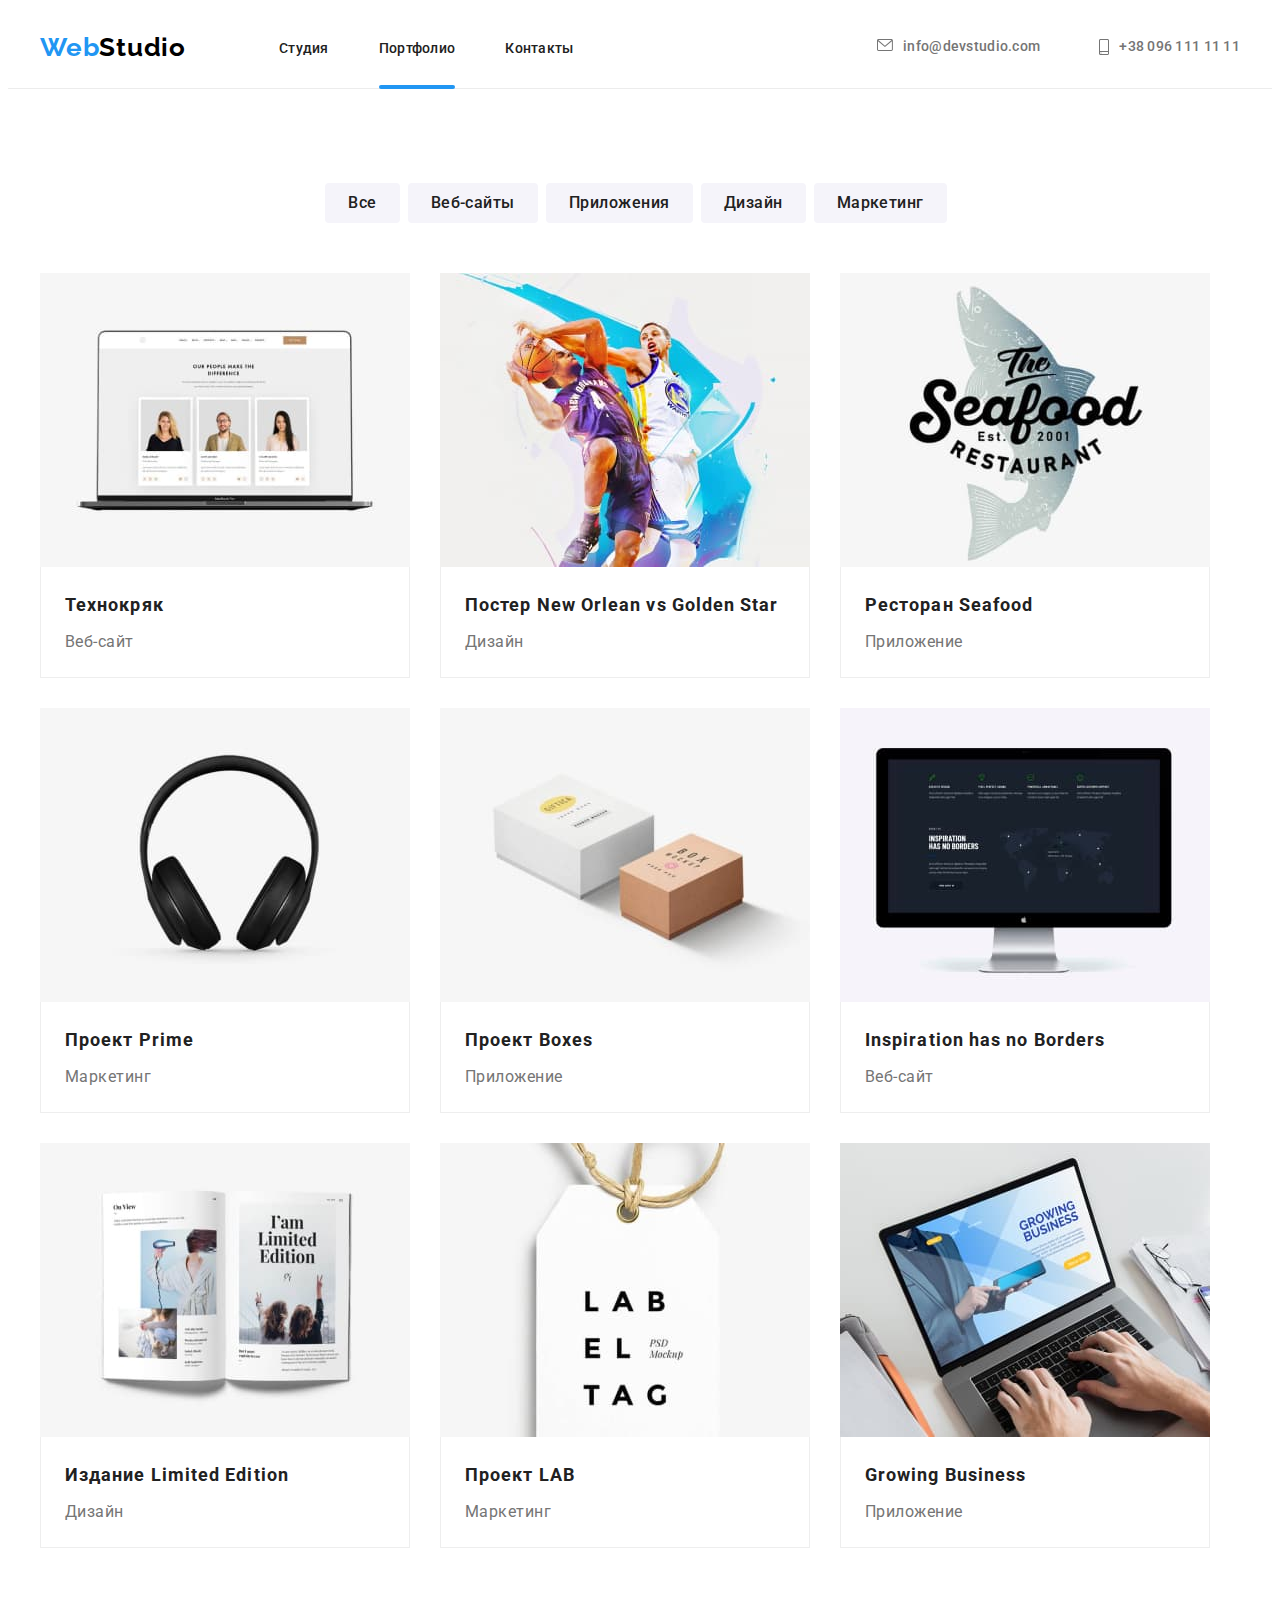
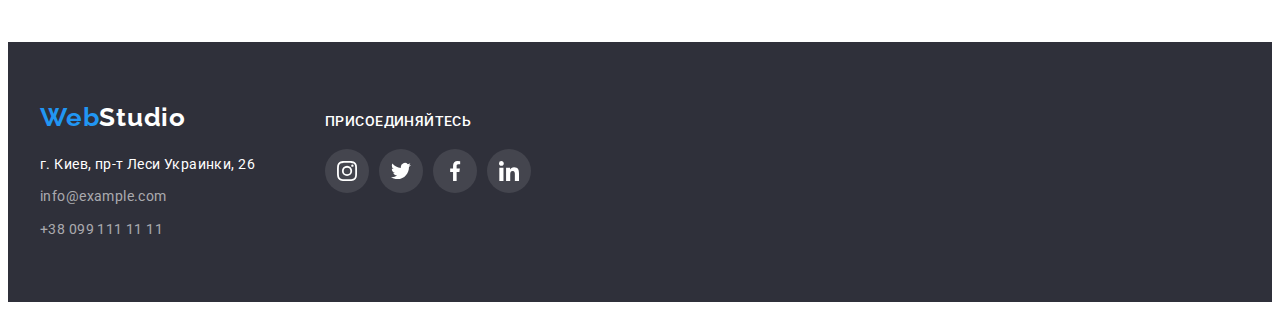
==== portfolio.html @ 1fcf9747 "step1" ====
<!DOCTYPE html>
<html lang="ru">
<head>
    <meta charset="UTF-8">
    <meta http-equiv="X-UA-Compatible" content="IE=edge">
    <meta name="viewport" content="width=device-width, initial-scale=1.0">
    <title>Document</title>
    <link rel="preconnect" href="https://fonts.googleapis.com">
    <link rel="preconnect" href="https://fonts.gstatic.com" crossorigin>
    <link href="https://fonts.googleapis.com/css2?family=Raleway:wght@700&family=Roboto:wght@400;500;700;900&display=swap" 
    rel="stylesheet">
    <link
        rel="stylesheet"
        href="https://cdnjs.cloudflare.com/ajax/libs/modern-normalize/1.1.0/modern-normalize.min.css"
        integrity="sha512-wpPYUAdjBVSE4KJnH1VR1HeZfpl1ub8YT/NKx4PuQ5NmX2tKuGu6U/JRp5y+Y8XG2tV+wKQpNHVUX03MfMFn9Q=="
        crossorigin="anonymous"
        referrerpolicy="no-referrer"
    />
    <link rel="stylesheet" href="./css/styles.css">
</head>
<body>
    <header class="header">
        <div class="container">
        <nav class="header-navigation">
            <a class="link logo" href="">
                <span class="first-logo">Web</span>Studio
            </a>
            <ul class="list header-list">
                <li class="header-item">
                    <a class="link header-link" href="./index.html">Студия</a></li>
                <li class="header-item">
                    <a class="link header-link current" href="./portfolio.html">Портфолио</a></li>
                <li class="header-item">
                    <a class="link header-link" href="">Контакты</a></li>
            </ul>
        <div class="header-connect">
        <a class="link header-mail" href="mailto:info@devstudio.com">  
            <svg class="mail" width="16" height="12">
                <use href="./images/symbol-defs.svg#icon-envelope"></use>
            </svg>info@devstudio.com</a> 
        <a class="link header-tel" href="tel:+380961111111">  
            <svg class="tel" width="10" height="16">
                <use href="./images/symbol-defs.svg#icon-smartphone"></use>
            </svg> +38 096 111 11 11</a>
        </div>
    </nav>
    </div>
    </header>
    <main class="gallery">
        <section class="section">
            <div class="container">
            <ul class="list buttom-list">
                <li class="gallery-buttom-item">
                    <button class="gallery-button" type="button">Все</button>
                </li>
                <li class="gallery-buttom-item">
                    <button class="gallery-button" type="button">Веб-сайты</button>
                </li>
                <li class="gallery-buttom-item">
                    <button class="gallery-button" type="button">Приложения</button>
                </li>
                <li class="gallery-buttom-item">
                    <button class="gallery-button" type="button">Дизайн</button>
                </li>
                <li class="gallery-buttom-item">
                    <button class="gallery-button" type="button">Маркетинг</button>
                </li>
            </ul>
            <ul class="gallery-list list">
                <li class="gallery-item">
                    <a class="link gallery-link" href="">
                    <div class="gallery-overlay">
                        <img class="gallery-img"
                        src="./images/portfolio1.jpg"
                        alt="робота1"
                        width="370"
                        height="294"
                        />
                    <p class="gallery-text-card">
                        Технокряк это современная площадка распространения коронавируса. Компании используют эту платформу для цифрового шпионажа и атак на защищённые сервера конкурентов.
                    </p>
                    </div>
                    <div class="gallery-title-text">
                    <h2 class="gallery-title">Технокряк</h2>
                    <p class="gallery-text">Веб-сайт</p>
                    </div>
                    </a>
                </li>
                <li class="gallery-item">
                    <a class="link gallery-link" href="">
                    <div class="gallery-overlay">
                        <img 
                        src="./images/portfolio2.jpg"
                        alt="робота2"
                        width="370"
                        height="294"
                        />
                    <p class="gallery-text-card">
                        Технокряк это современная площадка распространения коронавируса. Компании используют эту платформу для цифрового шпионажа и атак на защищённые сервера конкурентов.
                    </p>
                    </div>
                    <div class="gallery-title-text">
                    <h2 class="gallery-title">Постер <span lang="en">New Orlean vs Golden Star</span></h2>
                    <p class="gallery-text">Дизайн</p>
                    </div>
                    </a>
                </li>
                <li class="gallery-item">
                    <a class="link gallery-link" href="">
                    <div class="gallery-overlay">
                        <img 
                        src="./images/portfolio3.jpg" 
                        alt="робота3"
                        width="370"
                        height="294"
                    />
                    <p class="gallery-text-card">
                        Технокряк это современная площадка распространения коронавируса. Компании используют эту платформу для цифрового шпионажа и атак на защищённые сервера конкурентов.
                    </p>
                    </div>
                    <div class="gallery-title-text">
                    <h2 class="gallery-title">Ресторан <span lang="en">Seafood</span></h2>
                    <p class="gallery-text">Приложение</p>
                    </div>
                    </a>
                </li>
                <li class="gallery-item">
                    <a class="link gallery-link" href="">
                    <div class="gallery-overlay">
                    <img 
                    src="./images/portfolio4.jpg" 
                    alt="робота4"
                    width="370"
                    height="294"
                    />
                    <p class="gallery-text-card">
                        Технокряк это современная площадка распространения коронавируса. Компании используют эту платформу для цифрового шпионажа и атак на защищённые сервера конкурентов.
                    </p>
                    </div>
                    <div class="gallery-title-text">
                    <h2 class="gallery-title">Проект <span lang="en">Prime</span></h2>
                    <p class="gallery-text">Маркетинг</p>
                    </div>
                    </a>
                </li>
                <li class="gallery-item">
                    <a class="link gallery-link" href="">
                    <div class="gallery-overlay">
                    <img 
                    src="./images/portfolio5.jpg" 
                    alt="робота5"
                    width="370"
                    height="294"
                    />
                    <p class="gallery-text-card">
                        Технокряк это современная площадка распространения коронавируса. Компании используют эту платформу для цифрового шпионажа и атак на защищённые сервера конкурентов.
                    </p>
                    </div>
                    <div class="gallery-title-text">
                    <h2 class="gallery-title">Проект <span lang="en">Boxes</span></h2>
                    <p class="gallery-text">Приложение</p>
                    </div>
                    </a>
                </li>
                <li class="gallery-item">
                    <a class="link gallery-link" href="">
                    <div class="gallery-overlay">
                    <img 
                    src="./images/portfolio6.jpg" 
                    alt="робота6"
                    width="370"
                    height="294"
                    />
                    <p class="gallery-text-card">
                        Технокряк это современная площадка распространения коронавируса. Компании используют эту платформу для цифрового шпионажа и атак на защищённые сервера конкурентов.
                    </p>
                    </div>
                    <div class="gallery-title-text">
                    <h2 class="gallery-title" lang="en">Inspiration has no Borders</h2>
                    <p class="gallery-text">Веб-сайт</p>
                    </div>
                    </a>
                </li>
                <li class="gallery-item">
                    <a class="link gallery-link" href="">
                    <div class="gallery-overlay">
                    <img 
                    src="./images/portfolio7.jpg" 
                    alt="робота7"
                    width="370"
                    height="294"
                    />
                    <p class="gallery-text-card">
                        Технокряк это современная площадка распространения коронавируса. Компании используют эту платформу для цифрового шпионажа и атак на защищённые сервера конкурентов.
                    </p>
                    </div>
                    <div class="gallery-title-text">
                    <h2 class="gallery-title">Издание <span lang="en">Limited Edition</span></h2>
                    <p class="gallery-text">Дизайн</p>
                    </div>
                    </a>
                </li class="gallery-item">
                <li class="gallery-item">
                    <a class="link gallery-link" href="">
                    <div class="gallery-overlay">
                    <img 
                    src="./images/portfolio8.jpg" 
                    alt=""робота8
                    width="370"
                    height="294"
                    />
                    <p class="gallery-text-card">
                        Технокряк это современная площадка распространения коронавируса. Компании используют эту платформу для цифрового шпионажа и атак на защищённые сервера конкурентов.
                    </p>
                    </div>
                    <div class="gallery-title-text">
                    <h2 class="gallery-title">Проект <span lang="en">LAB</span></h2>
                    <p class="gallery-text">Маркетинг</p>
                    </div>
                    </a>
                </li>
                <li class="gallery-item">
                    <a class="link gallery-link" href="">
                    <div class="gallery-overlay">
                    <img 
                    src="./images/portfolio9.jpg" 
                    alt="робота9"
                    width="370"
                    height="294"
                    />
                    <p class="gallery-text-card">
                        Технокряк это современная площадка распространения коронавируса. Компании используют эту платформу для цифрового шпионажа и атак на защищённые сервера конкурентов.
                    </p>
                    </div>
                    <div class="gallery-title-text">
                    <h2 class="gallery-title" lang="en">Growing Business</h2>
                    <p class="gallery-text">Приложение</p>
                    </div>
                    </a>
                </li>
            </ul>
        </section>
    </main>
    <footer class="footer">
        <div class="container footer-container">
            <div class="footer-contact">
        <a class="link footer-logo" href="">
            <span class="first-logo">Web</span><span class="">Studio</span>
        </a>
        <address class="contact-address">
            <ul class="contact-list list">
                <li class="contact-item">
                    <a 
                        class="contact-link link"
                        href="https://goo.gl/maps/CBitLUG9dkGeT7Bq6"
                        target="_blank"
                        rel="noopener noreferrer"
                    >   
                        г. Киев, пр-т Леси Украинки, 26
                    </a>
                </li>
                <li class="contact-item">
                    <a 
                    class="contact-online link" href="mailto:info@example.com">info@example.com</a>
                </li>
                <li class="contact-item">
                    <a class="contact-online link" href="tel:+380991111111">+38 099 111 11 11</a>
                </li>
            </ul>
        </address>
        </div>
        <div class="footer-social">
            <p class="footer-text">присоединяйтесь</p>
        <ul class="list footer-social-list">
            <li class="footer-social-item">
            <a href="" class="footer-social-link">
            <svg widht="20" height="20">
                <use href="./images/symbol-defs.svg#icon-instagram"></use>
            </svg>
            </a>
        </li>
        <li class="footer-social-item">
            <a href="" class="footer-social-link">
            <svg widht="20" height="20">
                <use href="./images/symbol-defs.svg#icon-twitter"></use>
            </svg>
            </a>
        </li>
        <li class="footer-social-item">
            <a href="" class="footer-social-link">
            <svg widht="20" height="20">
                <use href="./images/symbol-defs.svg#icon-facebook"></use>
            </svg>
            </a>
        </li>
        <li class="footer-social-item">
            <a href="" class="footer-social-link">
            <svg widht="20" height="20">
                <use href="./images/symbol-defs.svg#icon-linkedin"></use>
            </svg>
            </a>
        </li>
        </ul>
        </div>
        </div>
    </footer>
</body>
</html>
---- css/styles.css ----
:root {
  --main-tittle-color: #ffffff;
  --second-tittle-color: #212121;
  --main-text-color: #757575;
  --second-text-color: #212121;
  --accent-text-color: #2196f3;
  --main-button-color: #ffffff;
  --second-button-color: #212121;
  --header-text-color: #212121;
  --connection-color: #757575;
  --first-logo-color: #2196f3;
  --second-logo-color: #000000;
  --footer-logo-color: #ffffff;
  --address-color: #ffffff;
  --contact-online: rgba(255, 255, 255, 0.6);
  --buttom-accent-color: #2196f3;
  --social-main-color: #afb1b8;
  --social-accent-color: #2196f3;
}

p,
h1,
h2,
h3,
h4,
h5,
h6 {
  margin: 0;
}

ul {
  margin: 0;
  padding: 0;
}

button {
  cursor: pointer;
}

img {
  display: block;
  max-width: 100%;
}

.container {
  width: 1200px;
  padding-left: 15px;
  padding-right: 15px;
  margin: 0 auto;
}

body {
  font-family: Roboto, sans-serif;
  color: #212121;
}

.list {
  list-style: none;
}

.link {
  text-decoration: none;
}

.button {
  font-family: inherit;
  font-weight: 700;
  font-size: 16px;
  letter-spacing: 0.06em;
  width: 200px;
  height: 50px;
  top: 430px;
  bottom: 200px;
  color: var(--main-button-color);
  background: #2196f3;
  box-shadow: 0px 4px 4px rgba(0, 0, 0, 0.15);
  border-radius: 4px;
}

.section {
  padding-top: 94px;
  padding-bottom: 94px;
}

.visually-hidden {
  position: absolute;
  white-space: nowrap;
  width: 1px;
  height: 1px;
  overflow: hidden;
  border: 0;
  padding: 0;
  clip: rect(0 0 0 0);
  clip-path: inset(50%);
  margin: -1px;
}

/*---------------HEADER----------------*/

.header {
  padding-top: 24px;
  padding-bottom: 25px;
  border-bottom: 1px solid #ececec;
}

.header-container {
  display: flex;
  align-items: center;
}

.header-list {
  display: flex;
}

.header-navigation {
  display: flex;
  align-items: center;
}

.header-link {
  position: relative;
  font-weight: 500;
  font-size: 14px;
  line-height: 1.14;
  letter-spacing: 0.02em;
  outline: none;
  color: var(--header-text-color);
  transition-property: color;
  transition-duration: 250ms;
  transition-timing-function: cubic-bezier(0.4, 0, 0.2, 1);
}

.header-link.current::after {
  position: absolute;
  content: "";
  display: block;
  width: 100%;
  height: 4px;
  bottom: -33px;
  background-color: #2196f3;
  border-radius: 2px;
} 


.header-item:not(:last-child) {
  margin-right: 50px;
}

.header-mail {
  font-weight: 500;
  font-size: 14px;
  line-height: 1.14;
  letter-spacing: 0.02em;
  color: var(--connection-color);
  display: flex;
  outline: none;
  transition-property: color;
  transition-duration: 250ms;
  transition-timing-function: cubic-bezier(0.4, 0, 0.2, 1);
}

.mail {
  fill: currentColor;
  margin-right: 10px;
}

.header-tel {
  font-weight: 500;
  font-size: 14px;
  line-height: 1.14;
  letter-spacing: 0.02em;
  color: var(--connection-color);
  margin-left: 59px;
  display: flex;
  outline: none;
  transition-property: color;
  transition-duration: 250ms;
  transition-timing-function: cubic-bezier(0.4, 0, 0.2, 1);
}

.tel {
  fill: currentColor;
  margin-right: 10px;
}

.header-connect {
  margin-left: auto;
  display: flex;
}

.header-link:hover,
.header-link:focus {
  color: var(--accent-text-color);
}

.header-mail:hover,
.header-mail:focus,
.header-tel:hover,
.header-tel:focus {
  color: var(--accent-text-color);
}

/*--------------Logo-------------------*/
.logo {
  font-family: Raleway, sans-serif;
  font-weight: 700;
  font-size: 26px;
  line-height: 1.19;
  letter-spacing: 0.03em;
  color: var(--second-logo-color);
  margin-right: 93px;
  outline: none;
}

.first-logo {
  color: var(--first-logo-color);
}

/*---------------HERO----------------*/

.hero {
  max-width: 1600px;
  max-height: 600px;
  margin-left: auto;
  margin-right: auto;
  background-color: #2f303a;
  background-image: linear-gradient(
      rgba(47, 48, 58, 0.4),
      rgba(47, 48, 58, 0.4)
    ),
    url(../images/background.jpg);
  background-repeat: no-repeat;
  background-size: cover;
  background-position: center;
  padding-top: 200px;
  padding-bottom: 200px;
  text-align: center;
}

.hero-title {
  margin-top: 0;
  margin-bottom: 0;
  margin-right: auto;
  margin-left: auto;
  width: 696px;
  font-weight: 900;
  font-size: 44px;
  line-height: 1.36;
  text-align: center;
  letter-spacing: 0.06em;
  text-transform: uppercase;
  color: var(--main-tittle-color);
}

.hero-button {
  margin-top: 30px;
  align-items: center;
  text-align: center;
  outline: none;
}

/*------------features----------------*/

.features {
  align-items: center;
  padding-top: 94px;
  padding-bottom: 0;
}

.features-container {
  display: flex;
}

.features-list {
  display: flex;
  margin-left: 30px;
}

.features-item:not(:last-child) {
  margin-right: 30px;
}

.features-title {
  font-weight: 700;
  font-size: 14px;
  line-height: 16px;
  letter-spacing: 1.14;
  text-transform: uppercase;
  color: var(--second-text-color-);
  margin-bottom: 10px;
}

.features-text {
  font-size: 14px;
  line-height: 1.71;
  letter-spacing: 0.03em;
  color: var(--main-text-color);
}

.features-svg {
  display: flex;
  background: #f5f4fa;
  border-radius: 4px;
  align-items: center;
  justify-content: center;
  margin-bottom: 30px;
  width: 270px;
  height: 120px;
}

/*-------------About-----------------*/

.about-title {
  font-weight: 700;
  font-size: 36px;
  line-height: 1.16;
  text-align: center;
  letter-spacing: 0.03em;
  color: var(--second-text-color);
  margin-bottom: 50px;
}

.about-list {
  display: flex;
  margin-top: 50px;
}

.about-item:not(:last-child) {
  margin-right: 30px;
}

.about-item {
  position: relative;
}

.about-item-text {
  position: absolute;
  bottom: 0;
  left: 0;
  font-weight: 700;
  font-size: 14px;
  line-height: 16px;
  text-align: center;
  letter-spacing: 0.03em;
  text-transform: uppercase;
  color: white;
  background-color: rgba(47, 48, 58, 0.8);
  width: 370px;
  height: 70px;
  display: flex;
  align-items: center;
  justify-content: center;
}

/*---------------our team----------------*/

.team {
  background-color: #f5f4fa;
  text-align: center;
  align-items: center;
}

.team-title {
  font-weight: 700;
  font-size: 36px;
  line-height: 1.16;
  text-align: center;
  letter-spacing: 0.03em;
  color: var(--second-tittle-color);
  margin-bottom: 50px;
}

.team-list {
  display: flex;
  flex-wrap: wrap;
  margin: -15px;
}

.team-item {
  flex-basis: calc(100% / 4 - 30px);
  margin: 15px;
  background: #ffffff;
  box-shadow: 0px 1px 3px rgba(0, 0, 0, 0.12), 0px 1px 1px rgba(0, 0, 0, 0.14),
    0px 2px 1px rgba(0, 0, 0, 0.2);
  border-radius: 0px 0px 4px 4px;
}

.team-second-title {
  font-weight: 500;
  font-size: 16px;
  line-height: 1.18;
  text-align: center;
  letter-spacing: 0.03em;
  color: var(--second-tittle-color) #212121;
}

.team-text {
  font-size: 16px;
  line-height: 1.18;
  text-align: center;
  letter-spacing: 0.03em;
  color: var(--main-text-color);
  margin-top: 10px;
}

.team-item-bottom {
  padding-top: 30px;
}

.team-social-list {
  display: flex;
  justify-content: center;
  margin-top: 16px;
  margin-bottom: 30px;
}

.team-social-item {
  width: 44px;
  height: 44px;
}

.team-social-item:not(:last-child) {
  margin-right: 10px;
}

.team-social-link {
  display: flex;
  width: 100%;
  height: 100%;
  border-radius: 50%;
  align-items: center;
  justify-content: center;
  outline: none;
  fill: var(--social-main-color);
  transition-property: background-color, fill;
  transition-duration: 250ms;
  transition-timing-function: cubic-bezier(0.4, 0, 0.2, 1);
}

.team-social-link:hover,
.team-social-link:focus {
  background-color: var(--social-accent-color);
  fill: #fff;
}

/* ----------------Client------------- */

.client-title {
  font-weight: 700;
  font-size: 36px;
  line-height: 1.16;
  text-align: center;
  letter-spacing: 0.03em;
  color: var(--second-tittle-color);
  margin-bottom: 50px;
}

.client-logo {
  fill: currentColor;
}

.client-list {
  display: flex;
  justify-content: center;
}

.client-item {
  display: block;
  justify-content: center;
  align-items: center;
  width: 170px;
  height: 92px;
}

.client-item:not(:last-child) {
  margin-right: 30px;
}

.client-link {
  display: flex;
  width: 100%;
  height: 100%;
  color: var(--social-main-color);
  border: 1px solid rgba(175, 177, 184, 1);
  border-radius: 4px;
  align-items: center;
  justify-content: center;
  outline: none;
  transition-property: color, border-color;
  transition-duration: 250ms;
  transition-timing-function: cubic-bezier(0.4, 0, 0.2, 1);
}

.client-link:hover,
.client-link:focus {
  border-color: var(--social-accent-color);
  color: var(--social-accent-color);
}

/*------------FOOTER----------------*/

.footer {
  background-color: #2f303a;
  padding-top: 60px;
  padding-bottom: 60px;
}

.footer-container {
  display: flex;
  align-items: baseline;
}

.footer-social {
  display: block;
  margin-left: 70px;
}

.footer-logo {
  font-family: Raleway, sans-serif;
  font-weight: 700;
  font-size: 26px;
  line-height: 1.19;
  letter-spacing: 0.03em;
  color: var(--footer-logo-color);
  margin-bottom: 20px;
  display: block;
  outline: none;
}

.contact-list {
  display: block;
}

.contact-item:not(:last-child) {
  margin-bottom: 9px;
}

.contact-link {
  font-style: normal;
  font-size: 14px;
  line-height: 1.71;
  letter-spacing: 0.03em;
  outline: none;
  color: var(--address-color);
  transition-property: color;
  transition-duration: 250ms;
  transition-timing-function: cubic-bezier(0.4, 0, 0.2, 1);
}

.contact-online {
  font-style: normal;
  font-size: 14px;
  line-height: 1.71;
  letter-spacing: 0.03em;
  outline: none;
  color: var(--contact-online);
  transition-property: color;
  transition-duration: 250ms;
  transition-timing-function: cubic-bezier(0.4, 0, 0.2, 1);
}

.contact-link:hover,
.contact-link:focus,
.contact-online:hover,
.contact-online:focus {
  color: var(--accent-text-color);
}

.footer-text {
  font-weight: 500;
  font-size: 14px;
  line-height: 16px;
  letter-spacing: 0.03em;
  text-transform: uppercase;
  color: var(--address-color);
  margin-bottom: 20px;
}

.footer-social-list {
  display: flex;
}

.footer-social-item {
  width: 44px;
  height: 44px;
}

.footer-social-item:not(:last-child) {
  margin-right: 10px;
}

.footer-social-link {
  display: flex;
  width: 100%;
  height: 100%;
  border-radius: 50%;
  align-items: center;
  justify-content: center;
  outline: none;
  background-color: rgba(255, 255, 255, 0.1);
  fill: var(--address-color);
  transition-property: background-color;
  transition-duration: 250ms;
  transition-timing-function: cubic-bezier(0.4, 0, 0.2, 1);
}

.footer-social-link:hover,
.footer-social-link:focus {
  background-color: var(--social-accent-color);
}

/*--------------------Gallery----------------------------*/

.gallery-container {
  display: flex;
  align-items: center;
  text-align: center;
}

.buttom-list {
  display: flex;
  margin-bottom: 50px;
  justify-content: center;
}

.gallery-button {
  font-weight: 500;
  font-size: 16px;
  line-height: 1.62;
  letter-spacing: 0.03em;
  min-width: 73px;
  color: var(--second-button-color);
  border: 1px solid transparent;
  font-family: inherit;
  text-align: center;
  background: #f5f4fa;
  border-radius: 4px;
  margin-right: 8px;
  padding-top: 6px;
  padding-right: 22px;
  padding-bottom: 6px;
  padding-left: 22px;
  outline: none;
  transition-property: background-color, color, box-shadow;
  transition-duration: 250ms;
  transition-timing-function: cubic-bezier(0.4, 0, 0.2, 1);
}

.gallery-button:hover,
.gallery-button:focus {
  color: var(--main-button-color);
  background-color: var(--buttom-accent-color);
  box-shadow: 0px 3px 1px rgba(0, 0, 0, 0.1), 0px 1px 2px rgba(0, 0, 0, 0.08),
    0px 2px 2px rgba(0, 0, 0, 0.12);
}

.gallery-list {
  display: flex;
  flex-wrap: wrap;
  margin-right: -30px;
  margin-bottom: -30px;
}

.gallery-item {
  width: 370px;
  margin-right: 30px;
  margin-bottom: 30px;
  opacity: 1;
}

.gallery-link {
  transition: box-shadow 250ms cubic-bezier(0.4, 0, 0.2, 1);
}

.gallery-link:hover,
.gallery-link:focus {
  box-shadow: 0px 1px 1px rgba(0, 0, 0, 0.12), 0px 4px 4px rgba(0, 0, 0, 0.06),
    1px 4px 6px rgba(0, 0, 0, 0.16);
  display: block;
}

.gallery-overlay {
  position: relative;
  overflow: hidden;
}

.gallery-item:hover .gallery-text-card {
  transform: translateY(0);
}

.gallery-text-card {
  position: absolute;
  top: 0;
  left: 0;
  background-color: rgba(33, 150, 243, 0.9);
  padding: 63px;
  color: white;
  font-weight: 400;
  font-size: 18px;
  line-height: 28px;
  height: 100%
  overflow: auto;
  padding: 63px 24px;
  transform: translateY(101%);
  transition: transform 250ms cubic-bezier(0.4, 0, 0.2, 1);
}

.gallery-item:hover,
.gallery-item:focus {
  background: #ffffff;
  box-sizing: border-box;
  box-shadow: 0px 1px 1px rgba(0, 0, 0, 0.12), 0px 4px 4px rgba(0, 0, 0, 0.06),
    1px 4px 6px rgba(0, 0, 0, 0.16);
}

.gallery-title {
  font-weight: 700;
  font-size: 18px;
  line-height: 2;
  letter-spacing: 0.06em;
  color: var(--second-tittle-color);
  margin-bottom: 4px;
}

.gallery-text {
  font-size: 16px;
  line-height: 1.87;
  letter-spacing: 0.03em;
  color: var(--main-text-color);
}

.gallery-title-text {
  border: 1px solid #eeeeee;
  border-top: none;
  box-sizing: border-box;
  padding-top: 20px;
  padding-right: 24px;
  padding-bottom: 20px;
  padding-left: 24px;
}

/* ----------------MODAL--------------------- */


.backdrop {
  position: fixed;
  top: 0;
  left: 0;
  width: 100%;
  height: 100%;
  background-color: rgba(0, 0, 0, 0.2);
  opacity: 1;
  transition: opacity 250ms cubic-bezier(0.4, 0, 0.2, 1), visibility 250ms cubic-bezier(0.4, 0, 0.2, 1);
}


.is-hidden {
  visibility: hidden;
  opacity: 0;
  pointer-events: none;
}

.backdrop.is-hidden .modal  {
  transform: scale(1.5) rotate(180deg);
  transition: transform 250ms cubic-bezier(0.4, 0, 0.2, 1);
}

.modal {
  position: absolute;
  width: 528px;
  min-height: 581px;
  background-color: white;
  border-radius: 4px;
  padding: 40px;
  top: 50%;
  left: 50%;
  transform: translate(-50%, -50%) scale(1) rotateZ(360deg);
  transition: transform 250ms cubic-bezier(0.4, 0, 0.2, 1);
  box-shadow: 0px 1px 3px rgba(0, 0, 0, 0.12), 0px 1px 1px rgba(0, 0, 0, 0.14),
    0px 2px 1px rgba(0, 0, 0, 0.2);
}

.modal-close-button {
  position: absolute;
  top: 8px;
  right: 8px;
  width: 30px;
  height: 30px;
  padding: 0;
  border-radius: 50%;
  display: flex;
  align-items: center;
  justify-content: center;
  background-color: #fff;
  border: 1px solid rgba(0, 0, 0, 0.1);
}

.modal-icon {
  transition-duration: 250ms;
  transition-timing-function: cubic-bezier(0.4, 0, 0.2, 1);
}

.modal-icon:hover,
.modal-icon:focus {
  fill: var(--buttom-accent-color);
}

.modal-title {
  font-weight: 700;
  font-size: 20px;
  line-height: 1.15;
  text-align: center;
  letter-spacing: 0.03em;
  margin-bottom: 12px;
  color: var(--second-tittle-color);
}

.modal-field {
  margin-bottom: 10px;
}

.modal-form-input {
  width: 100%;
  height: 40px;
  border: 1px solid rgba(33, 33, 33, 0.2);
  box-sizing: border-box;
  border-radius: 4px;
  margin-top: 4px;
  padding-left: 12px;
  padding-right: 12px;
  outline: none;
  transition-duration: 250ms;
  transition-timing-function: cubic-bezier(0.4, 0, 0.2, 1);
}

.modal-form-text {
  width: 100%;
  height: 120px;
  margin-top: 4px;
  border: 1px solid rgba(33, 33, 33, 0.2);
  box-sizing: border-box;
  border-radius: 4px;
  resize: none;
  padding: 12px;
  outline: none;
  transition-duration: 250ms;
  transition-timing-function: cubic-bezier(0.4, 0, 0.2, 1);
}

.modal-form-text::placeholder {
  font-size: 14px;
  line-height: 1.14;
  letter-spacing: 0.01em;
  color: rgba(117, 117, 117, 0.5);
}

.modal-form-input:hover,
.modal-form-input:focus {
  border-color: var(--social-accent-color);
}

.modal-form-text:hover,
.modal-form-text:focus {
  border-color: var(--social-accent-color);
}


.form-label {
  font-size: 12px;
  line-height: 1.16;
  letter-spacing: 0.01em;
  color: var(--main-text-color);
}
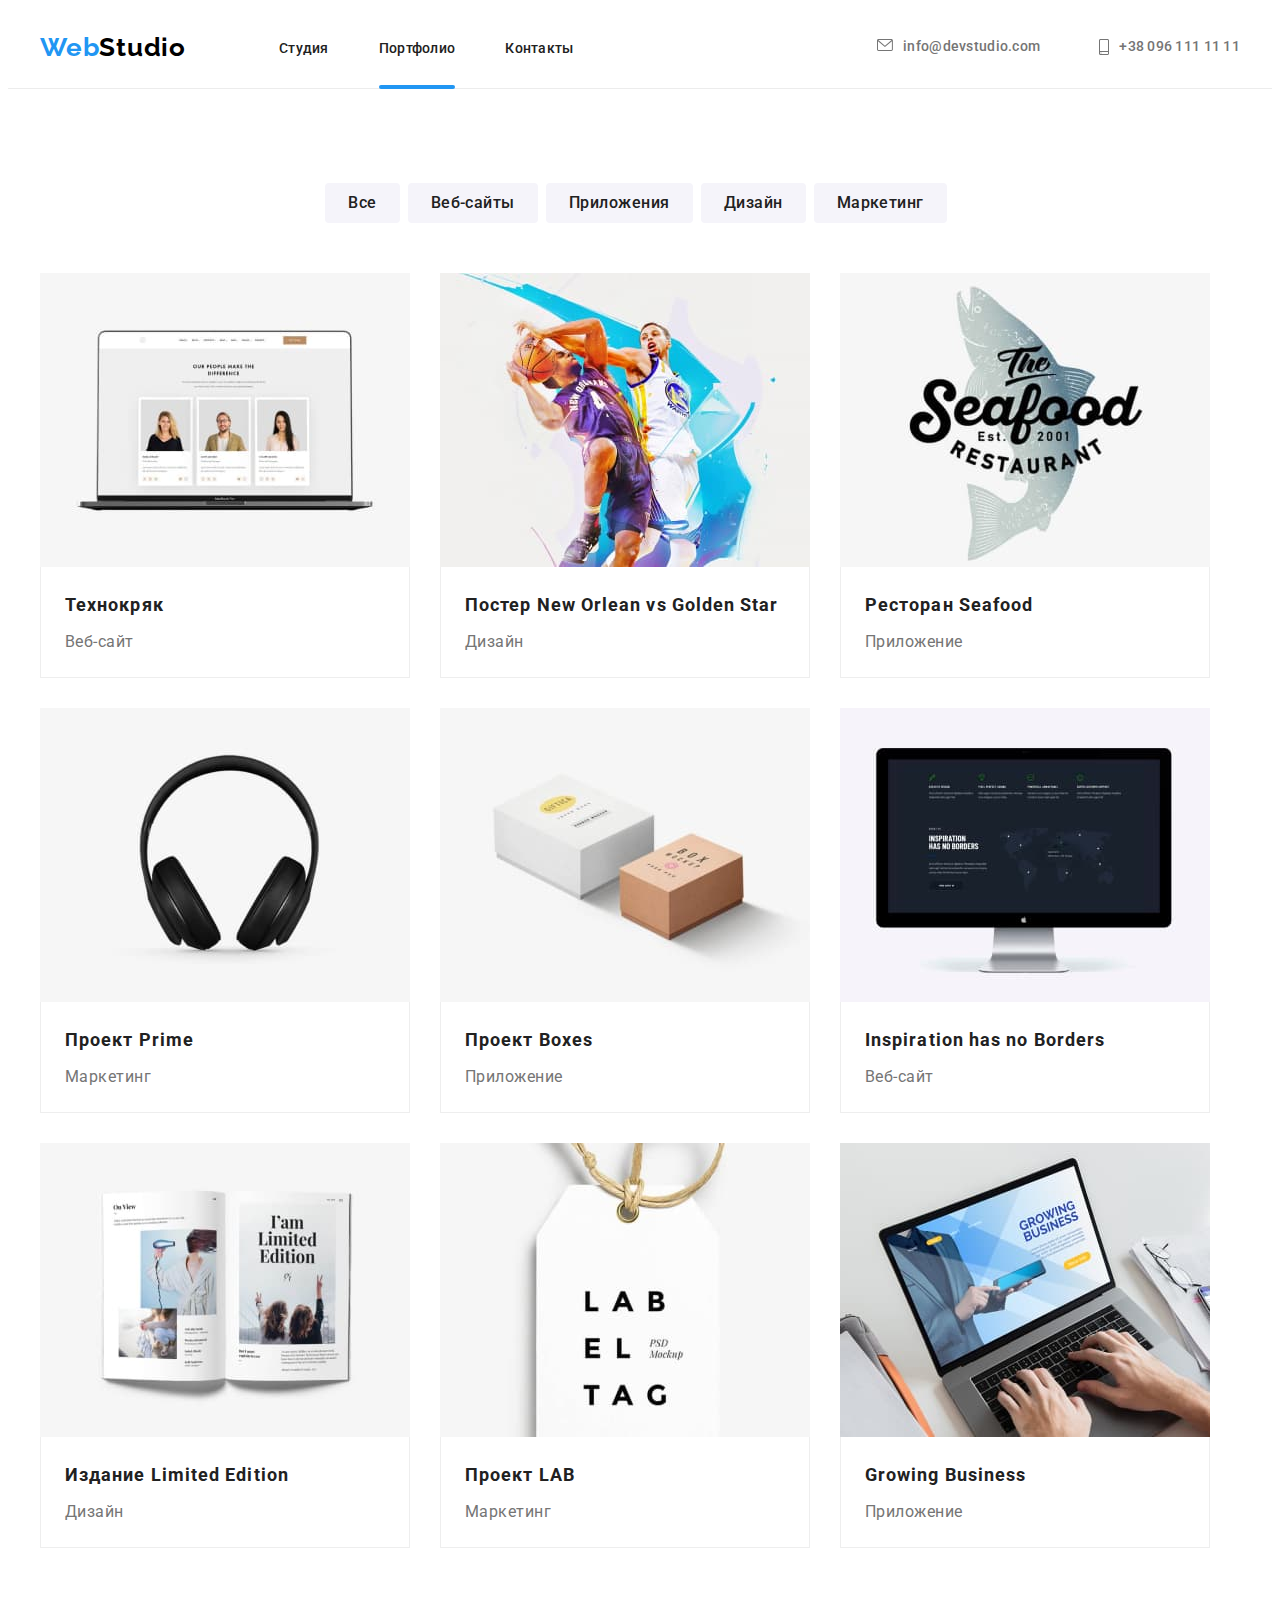
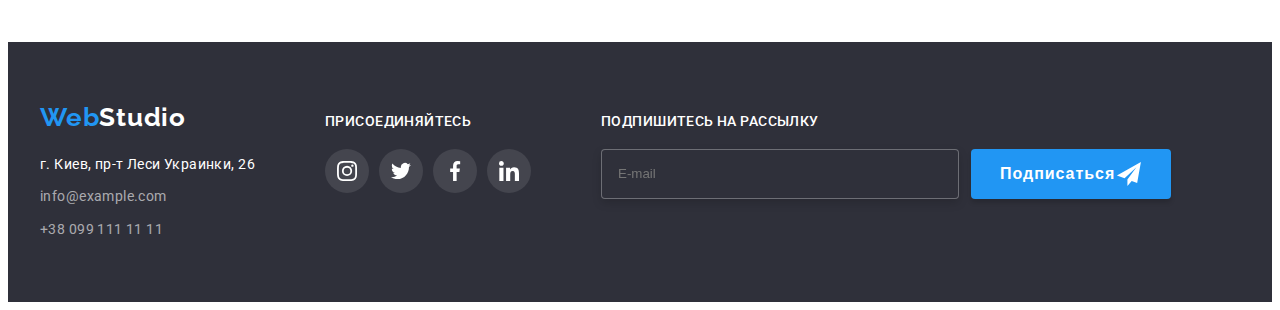
==== commit 5dbb0bca: "step3" ====
--- a/portfolio.html
+++ b/portfolio.html
@@ -302,6 +302,23 @@
         </li>
         </ul>
         </div>
+        <div class="footer-social">
+            <p class="footer-text">Подпишитесь на рассылку</p>
+            <div class="footer-form">
+            <label for="email">
+            <input 
+                type="email" 
+                name="email" 
+                id="email"
+                class="footer-form-input"
+                placeholder="E-mail"
+                required>
+            </label>
+            <button type="submit" class="footer-btn">Подписаться<svg widht="24" height="24">
+                <use href="./images/symbol-defs.svg#icon-telegram-form"></use>
+            </svg></button>
+            </div>
+        </div>  
         </div>
     </footer>
 </body>
--- a/css/styles.css
+++ b/css/styles.css
@@ -609,6 +609,50 @@
   background-color: var(--social-accent-color);
 }
 
+.footer-form {
+  display: flex;  
+}
+
+.footer-form-input {
+  display: flex;
+  border-radius: 4px;
+  width: 358px;
+  height: 50px;
+  padding-left: 16px;
+  padding-right: 16px;
+  outline: none;
+  border: 1px solid rgba(255, 255, 255, 0.3);
+  box-sizing: border-box;
+  filter: drop-shadow(0px 4px 4px rgba(0, 0, 0, 0.15));
+  background-color: #2F303A;
+}
+
+.footer-btn {
+  display: flex;
+  align-content: center;
+  text-align: center;
+  align-items: center; 
+  margin: 0 auto;
+  width: 200px;
+  height: 50px;
+  padding-top: 10px; 
+  padding-right: 28px;
+  padding-bottom: 10px;
+  padding-left: 29px;
+  background: var(--buttom-accent-color);
+  box-shadow: 0px 4px 4px rgba(0, 0, 0, 0.15);
+  border: none;
+  border-radius: 4px;
+  font-weight: 700;
+  font-size: 16px;
+  line-height: 1.87;
+  margin-left: 12px;
+  letter-spacing: 0.06em;
+  color: var(--main-button-color);
+  outline: none; 
+
+}
+
 /*--------------------Gallery----------------------------*/
 
 .gallery-container {
@@ -819,14 +863,17 @@
   margin-bottom: 10px;
 }
 
+.input-wrap {
+  position: relative;
+}
+
 .modal-form-input {
   width: 100%;
   height: 40px;
   border: 1px solid rgba(33, 33, 33, 0.2);
   box-sizing: border-box;
   border-radius: 4px;
-  margin-top: 4px;
-  padding-left: 12px;
+  padding-left: 42px;
   padding-right: 12px;
   outline: none;
   transition-duration: 250ms;
@@ -854,22 +901,90 @@
   color: rgba(117, 117, 117, 0.5);
 }
 
-.modal-form-input:hover,
 .modal-form-input:focus {
   border-color: var(--social-accent-color);
 }
 
-.modal-form-text:hover,
+.modal-form-input:focus + .input-icon {
+  fill: var(--social-accent-color);
+}
+
 .modal-form-text:focus {
   border-color: var(--social-accent-color);
 }
-
 
 .form-label {
   font-size: 12px;
   line-height: 1.16;
   letter-spacing: 0.01em;
   color: var(--main-text-color);
-}
-
-
+  display: block;
+  margin-bottom: 4px;
+}
+
+.btn-form {
+  display: block;
+  margin: 0 auto;
+  width: 200px;
+  height: 50px;
+  background: var(--buttom-accent-color);
+  box-shadow: 0px 4px 4px rgba(0, 0, 0, 0.15);
+  border: none;
+  border-radius: 4px;
+  font-weight: 700;
+  font-size: 16px;
+  line-height: 1.87;
+  letter-spacing: 0.06em;
+  color: var(--main-button-color);
+  outline: none;
+}
+
+.input-icon {
+  position: absolute;
+  color: #212121;
+  top: 50%;
+  transform: translateY(-50%);
+  left: 12px;
+  transition-duration: 250ms;
+  transition-timing-function: cubic-bezier(0.4, 0, 0.2, 1);
+}
+
+.check-text {
+  font-size: 14px;
+  line-height: 1.71;
+  letter-spacing: 0.03em;
+  color: var(--main-text-color);
+  display: flex;
+  align-items: center;
+}
+
+.check-item {
+  width: 16px;
+  height: 15px;
+  border: 2px solid #212121;
+  border-radius: 2px;
+  margin-right: 7px;
+  display: flex; 
+  align-items: center;
+  justify-content: center;
+}
+
+.check-icon {
+  color: #ffffff;
+}
+
+.modal-check:checked + .check-text .check-item {
+  background-color: var(--buttom-accent-color);
+  border: none;
+}
+
+.modal-comentbox {
+  margin-bottom: 20px;
+}
+
+.modal-checkbox {
+  margin-bottom: 30px;
+}
+
+
+
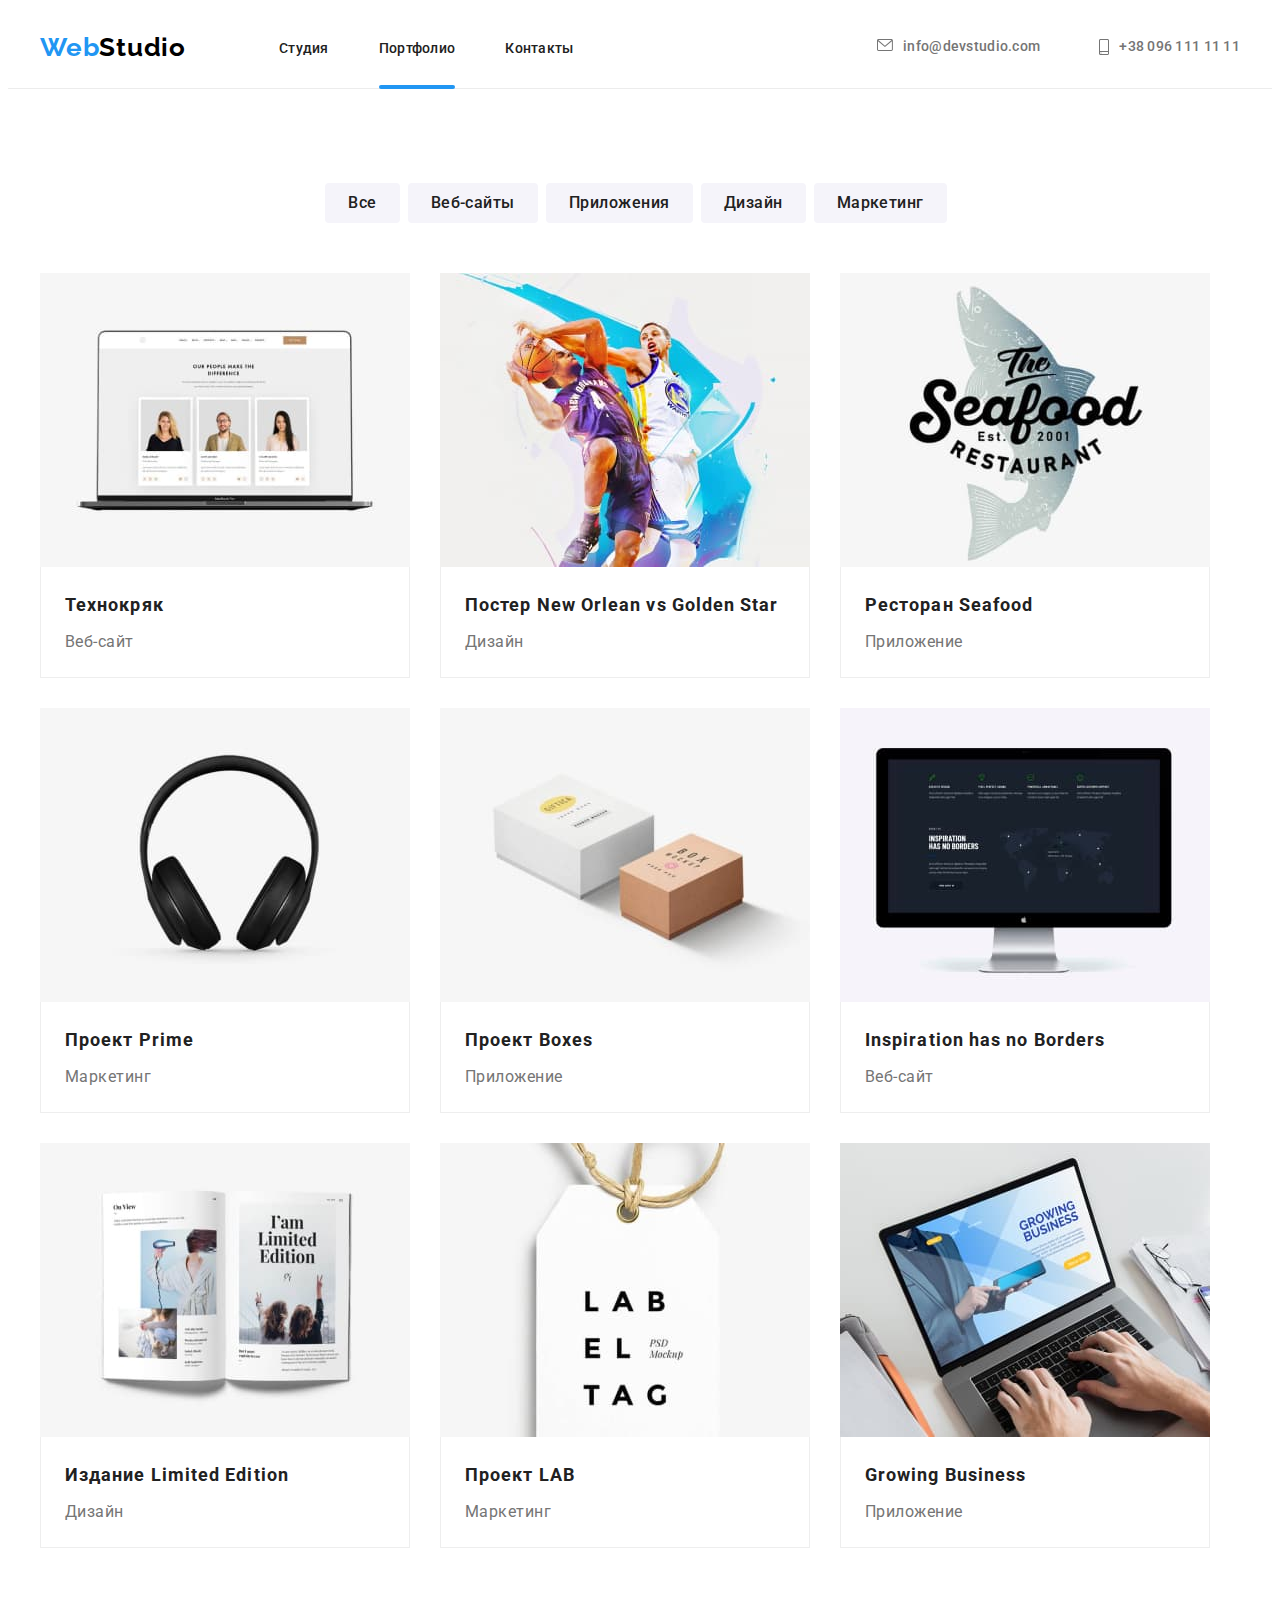
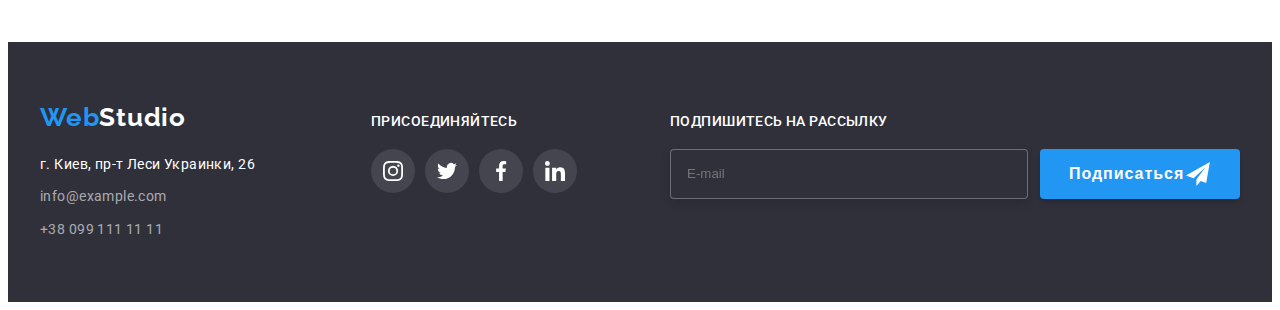
==== commit 5f37064e: "step4" ====
--- a/portfolio.html
+++ b/portfolio.html
@@ -302,9 +302,9 @@
         </li>
         </ul>
         </div>
-        <div class="footer-social">
+        <div class="footer-form">
             <p class="footer-text">Подпишитесь на рассылку</p>
-            <div class="footer-form">
+            <div class="footer-form-feedback">
             <label for="email">
             <input 
                 type="email" 
--- a/css/styles.css
+++ b/css/styles.css
@@ -510,6 +510,11 @@
   align-items: baseline;
 }
 
+.footer-contact {
+  width: 100%;
+} 
+
+
 .footer-social {
   display: block;
   margin-left: 70px;
@@ -610,7 +615,12 @@
 }
 
 .footer-form {
-  display: flex;  
+  display: block; 
+  margin-left: 93px;
+}
+
+.footer-form-feedback {
+  display: flex;
 }
 
 .footer-form-input {
@@ -625,6 +635,7 @@
   box-sizing: border-box;
   filter: drop-shadow(0px 4px 4px rgba(0, 0, 0, 0.15));
   background-color: #2F303A;
+  color: var(--connection-color);
 }
 
 .footer-btn {
@@ -837,15 +848,12 @@
   justify-content: center;
   background-color: #fff;
   border: 1px solid rgba(0, 0, 0, 0.1);
-}
-
-.modal-icon {
-  transition-duration: 250ms;
-  transition-timing-function: cubic-bezier(0.4, 0, 0.2, 1);
-}
-
-.modal-icon:hover,
-.modal-icon:focus {
+  transition-duration: 250ms;
+  transition-timing-function: cubic-bezier(0.4, 0, 0.2, 1);
+}
+
+.modal-close-button:hover,
+.modal-close-button:focus {
   fill: var(--buttom-accent-color);
 }
 
@@ -956,6 +964,7 @@
   color: var(--main-text-color);
   display: flex;
   align-items: center;
+  justify-content: center;
 }
 
 .check-item {
@@ -984,7 +993,14 @@
 
 .modal-checkbox {
   margin-bottom: 30px;
-}
-
-
-
+} 
+
+.agreement-link {
+  font-size: 14px;
+  line-height: 1.71;
+  letter-spacing: 0.03em;
+  text-decoration: underline;
+  color: var(--accent-text-color);
+}
+
+
